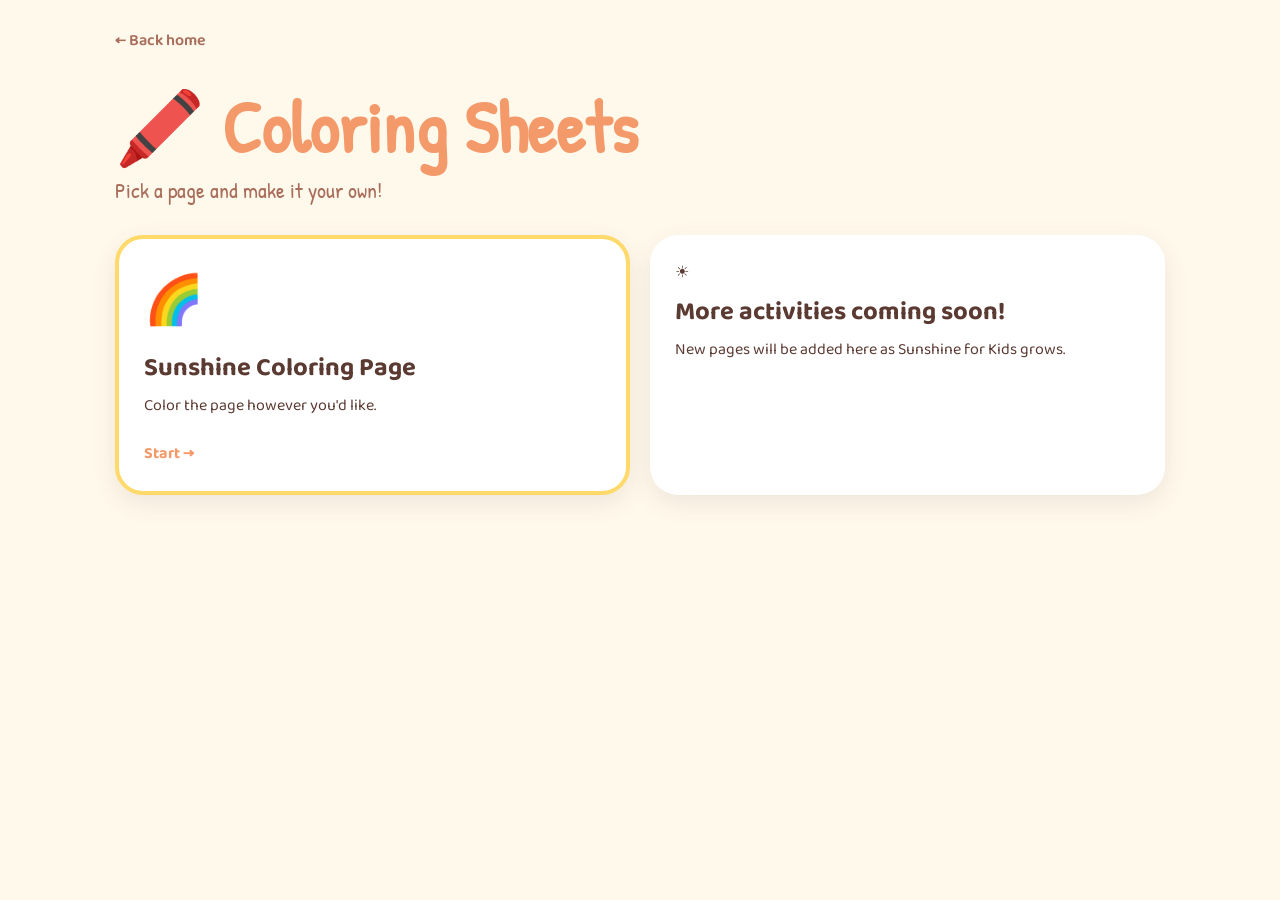
==== category-coloring.html @ dcd16d9a "Add files via upload" ====
<!DOCTYPE html>
<html lang="en">
<head>
  <meta charset="UTF-8">
  <meta name="viewport" content="width=device-width, initial-scale=1.0">
  <title>Coloring Sheets | Sunshine for Kids</title>
  <link rel="stylesheet" href="style.css">
</head>
<body>
  <main class="category-page">
    <a class="back" href="index.html">← Back home</a>
    <h1>🖍️ Coloring Sheets</h1>
    <p class="tagline">Pick a page and make it your own!</p>

    <section class="activity-grid">
      <a class="activity-card" href="activities/draw-your-mood.html">
        <div class="activity-icon">🌈</div>
        <h2>Sunshine Coloring Page</h2>
        <p>Color the page however you'd like.</p>
        <span class="start">Start →</span>
      </a>
      <div class="coming-soon">
        <div>☀️</div>
        <h2>More activities coming soon!</h2>
        <p>New pages will be added here as Sunshine for Kids grows.</p>
      </div>
    </section>
  </main>
</body>
</html>
---- style.css ----
@import url('https://fonts.googleapis.com/css2?family=Baloo+2:wght@400;500;600;700&family=Patrick+Hand&display=swap');

:root {
  --yellow: #FFD96A;
  --orange: #F49A6A;
  --pink: #F6B5B5;
  --cream: #FFF9EC;
  --brown: #5B3A32;
  --white: #FFFFFF;
  --shadow: 0 8px 24px rgba(91, 58, 50, 0.10);
}

* { box-sizing: border-box; }

body {
  margin: 0;
  min-height: 100vh;
  background: var(--cream);
  color: var(--brown);
  font-family: "Baloo 2", system-ui, sans-serif;
}

a { color: inherit; text-decoration: none; }

.home, .category-page, .activity-page {
  width: min(1050px, 92%);
  margin: 0 auto;
  padding: 28px 0 60px;
}

.home { text-align: center; }

.logo {
  display: block;
  width: min(260px, 62vw);
  height: auto;
  margin: 0 auto -10px;
  border-radius: 50%;
}

h1, h2, p { margin-top: 0; }

.home h1 {
  font-family: "Patrick Hand", cursive;
  font-size: clamp(3rem, 8vw, 5rem);
  line-height: 0.9;
  color: var(--orange);
  margin-bottom: 8px;
}

.tagline {
  font-family: "Patrick Hand", cursive;
  font-size: 1.35rem;
  color: #A96D5B;
}

.welcome {
  max-width: 720px;
  margin: 34px auto;
  padding: 24px 28px;
  background: var(--white);
  border-radius: 28px;
  box-shadow: var(--shadow);
}

.welcome h2 {
  color: var(--orange);
  font-size: 1.8rem;
  margin-bottom: 8px;
}

.welcome p {
  font-size: 1.12rem;
  line-height: 1.5;
  margin-bottom: 0;
}

.categories {
  display: grid;
  grid-template-columns: repeat(2, minmax(0, 1fr));
  gap: 18px;
  max-width: 820px;
  margin: 0 auto;
}

.category {
  min-height: 150px;
  padding: 24px;
  border-radius: 28px;
  background: var(--white);
  box-shadow: var(--shadow);
  display: flex;
  flex-direction: column;
  align-items: center;
  justify-content: center;
  transition: transform .15s ease;
}

.category:hover, .activity-card:hover { transform: translateY(-3px); }

.category > span { font-size: 2.4rem; }
.category strong { font-size: 1.5rem; margin: 5px 0 0; }
.category small { font-size: 1rem; }

.create { border: 4px solid #FFD96A; }
.maze { border: 4px solid #F7B06A; }
.find { border: 4px solid #F4B5B5; }
.color { border: 4px solid #F2C76A; }

.back {
  display: inline-block;
  margin-bottom: 25px;
  font-weight: 600;
  color: #A96D5B;
}

.category-page > h1 {
  font-family: "Patrick Hand", cursive;
  font-size: clamp(2.8rem, 7vw, 4.5rem);
  color: var(--orange);
  margin-bottom: 0;
}

.activity-grid {
  display: grid;
  grid-template-columns: repeat(2, minmax(0, 1fr));
  gap: 20px;
  margin-top: 30px;
}

.activity-card, .coming-soon {
  background: var(--white);
  border-radius: 28px;
  padding: 25px;
  box-shadow: var(--shadow);
}

.activity-card {
  border: 4px solid var(--yellow);
  transition: transform .15s ease;
}

.activity-icon { font-size: 3rem; }

.activity-card h2, .coming-soon h2 {
  margin: 6px 0;
  font-size: 1.6rem;
}

.activity-card p, .coming-soon p { line-height: 1.45; }

.start {
  display: inline-block;
  margin-top: 8px;
  font-weight: 700;
  color: var(--orange);
}

.activity-body {
  touch-action: manipulation;
}

.activity-header {
  text-align: center;
  margin-bottom: 22px;
}

.activity-header h1 {
  font-family: "Patrick Hand", cursive;
  color: var(--orange);
  font-size: clamp(2.4rem, 6vw, 4rem);
  margin-bottom: 3px;
}

.paper {
  position: relative;
  width: 100%;
  max-width: 900px;
  min-height: 560px;
  margin: 0 auto;
  background: white;
  border-radius: 22px;
  box-shadow: var(--shadow);
  overflow: hidden;
  border: 3px solid #F6E6C7;
}

.activity-prompt {
  position: relative;
  z-index: 1;
  padding: 35px 30px 10px;
  text-align: center;
  pointer-events: none;
}

.activity-prompt h2 {
  font-size: 2rem;
  margin-bottom: 4px;
}

.activity-prompt p {
  margin-bottom: 0;
}

#drawingCanvas {
  position: absolute;
  inset: 0;
  width: 100%;
  height: 100%;
  cursor: crosshair;
  touch-action: none;
}

.drawing-tools {
  width: min(900px, 100%);
  margin: 18px auto 8px;
  padding: 14px;
  background: var(--white);
  border-radius: 20px;
  box-shadow: var(--shadow);
  display: flex;
  flex-wrap: wrap;
  align-items: center;
  justify-content: center;
  gap: 10px;
}

.drawing-tools label,
.drawing-tools button {
  font: inherit;
  color: var(--brown);
}

.drawing-tools label {
  display: inline-flex;
  align-items: center;
  gap: 5px;
}

.drawing-tools input,
.drawing-tools select,
.drawing-tools button {
  min-height: 42px;
  border: 2px solid #F0D8B8;
  border-radius: 12px;
  background: #fffaf2;
  padding: 7px 11px;
}

.drawing-tools button {
  cursor: pointer;
  font-weight: 600;
}

.privacy-note {
  text-align: center;
  font-size: .9rem;
  color: #8B7169;
}

@media (max-width: 700px) {
  .categories, .activity-grid { grid-template-columns: 1fr; }
  .paper { min-height: 68vh; }
  .welcome { padding: 20px; }
}
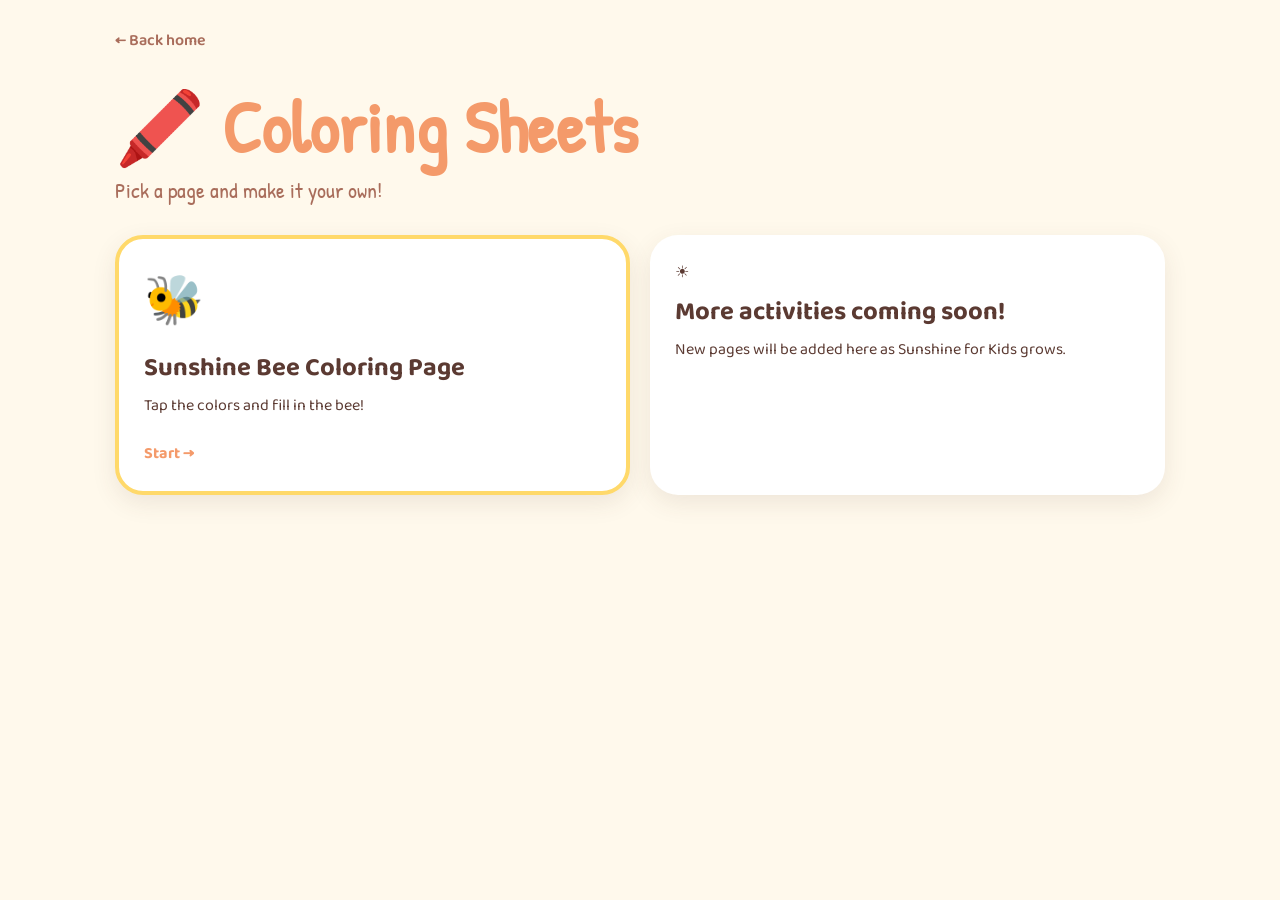
==== commit f1358d75: "Update category-coloring.html" ====
--- a/category-coloring.html
+++ b/category-coloring.html
@@ -6,25 +6,55 @@
   <title>Coloring Sheets | Sunshine for Kids</title>
   <link rel="stylesheet" href="style.css">
 </head>
+
 <body>
+
   <main class="category-page">
-    <a class="back" href="index.html">← Back home</a>
+
+    <a class="back" href="index.html">
+      ← Back home
+    </a>
+
     <h1>🖍️ Coloring Sheets</h1>
-    <p class="tagline">Pick a page and make it your own!</p>
+
+    <p class="tagline">
+      Pick a page and make it your own!
+    </p>
 
     <section class="activity-grid">
-      <a class="activity-card" href="activities/draw-your-mood.html">
-        <div class="activity-icon">🌈</div>
-        <h2>Sunshine Coloring Page</h2>
-        <p>Color the page however you'd like.</p>
-        <span class="start">Start →</span>
+
+      <a class="activity-card" href="activities/coloring-pages.html">
+        <div class="activity-icon">🐝</div>
+
+        <h2>Sunshine Bee Coloring Page</h2>
+
+        <p>
+          Tap the colors and fill in the bee!
+        </p>
+
+        <span class="start">
+          Start →
+        </span>
       </a>
+
+
       <div class="coming-soon">
+
         <div>☀️</div>
-        <h2>More activities coming soon!</h2>
-        <p>New pages will be added here as Sunshine for Kids grows.</p>
+
+        <h2>
+          More activities coming soon!
+        </h2>
+
+        <p>
+          New pages will be added here as Sunshine for Kids grows.
+        </p>
+
       </div>
+
     </section>
+
   </main>
+
 </body>
 </html>
--- a/style.css
+++ b/style.css
@@ -10,7 +10,9 @@
   --shadow: 0 8px 24px rgba(91, 58, 50, 0.10);
 }
 
-* { box-sizing: border-box; }
+* {
+  box-sizing: border-box;
+}
 
 body {
   margin: 0;
@@ -20,25 +22,36 @@
   font-family: "Baloo 2", system-ui, sans-serif;
 }
 
-a { color: inherit; text-decoration: none; }
-
-.home, .category-page, .activity-page {
+a {
+  color: inherit;
+  text-decoration: none;
+}
+
+.home,
+.category-page,
+.activity-page {
   width: min(1050px, 92%);
   margin: 0 auto;
   padding: 28px 0 60px;
 }
 
-.home { text-align: center; }
+.home {
+  text-align: center;
+}
 
 .logo {
   display: block;
-  width: min(260px, 62vw);
+  width: min(500px, 85vw);
   height: auto;
   margin: 0 auto -10px;
-  border-radius: 50%;
-}
-
-h1, h2, p { margin-top: 0; }
+  border-radius: 24px;
+}
+
+h1,
+h2,
+p {
+  margin-top: 0;
+}
 
 .home h1 {
   font-family: "Patrick Hand", cursive;
@@ -96,16 +109,39 @@
   transition: transform .15s ease;
 }
 
-.category:hover, .activity-card:hover { transform: translateY(-3px); }
-
-.category > span { font-size: 2.4rem; }
-.category strong { font-size: 1.5rem; margin: 5px 0 0; }
-.category small { font-size: 1rem; }
-
-.create { border: 4px solid #FFD96A; }
-.maze { border: 4px solid #F7B06A; }
-.find { border: 4px solid #F4B5B5; }
-.color { border: 4px solid #F2C76A; }
+.category:hover,
+.activity-card:hover {
+  transform: translateY(-3px);
+}
+
+.category > span {
+  font-size: 2.4rem;
+}
+
+.category strong {
+  font-size: 1.5rem;
+  margin: 5px 0 0;
+}
+
+.category small {
+  font-size: 1rem;
+}
+
+.create {
+  border: 4px solid #FFD96A;
+}
+
+.maze {
+  border: 4px solid #F7B06A;
+}
+
+.find {
+  border: 4px solid #F4B5B5;
+}
+
+.color {
+  border: 4px solid #F2C76A;
+}
 
 .back {
   display: inline-block;
@@ -128,7 +164,8 @@
   margin-top: 30px;
 }
 
-.activity-card, .coming-soon {
+.activity-card,
+.coming-soon {
   background: var(--white);
   border-radius: 28px;
   padding: 25px;
@@ -140,14 +177,20 @@
   transition: transform .15s ease;
 }
 
-.activity-icon { font-size: 3rem; }
-
-.activity-card h2, .coming-soon h2 {
+.activity-icon {
+  font-size: 3rem;
+}
+
+.activity-card h2,
+.coming-soon h2 {
   margin: 6px 0;
   font-size: 1.6rem;
 }
 
-.activity-card p, .coming-soon p { line-height: 1.45; }
+.activity-card p,
+.coming-soon p {
+  line-height: 1.45;
+}
 
 .start {
   display: inline-block;
@@ -156,6 +199,8 @@
   color: var(--orange);
 }
 
+/* Draw Your Mood */
+
 .activity-body {
   touch-action: manipulation;
 }
@@ -172,39 +217,19 @@
   margin-bottom: 3px;
 }
 
-.paper {
-  position: relative;
-  width: 100%;
-  max-width: 900px;
-  min-height: 560px;
+.drawing-area {
+  width: min(900px, 100%);
+  height: 500px;
   margin: 0 auto;
   background: white;
+  border: 3px solid #F6E6C7;
   border-radius: 22px;
   box-shadow: var(--shadow);
   overflow: hidden;
-  border: 3px solid #F6E6C7;
-}
-
-.activity-prompt {
-  position: relative;
-  z-index: 1;
-  padding: 35px 30px 10px;
-  text-align: center;
-  pointer-events: none;
-}
-
-.activity-prompt h2 {
-  font-size: 2rem;
-  margin-bottom: 4px;
-}
-
-.activity-prompt p {
-  margin-bottom: 0;
-}
-
-#drawingCanvas {
-  position: absolute;
-  inset: 0;
+}
+
+.drawing-area canvas {
+  display: block;
   width: 100%;
   height: 100%;
   cursor: crosshair;
@@ -222,32 +247,28 @@
   flex-wrap: wrap;
   align-items: center;
   justify-content: center;
-  gap: 10px;
-}
-
-.drawing-tools label,
-.drawing-tools button {
-  font: inherit;
-  color: var(--brown);
-}
-
-.drawing-tools label {
-  display: inline-flex;
-  align-items: center;
-  gap: 5px;
-}
-
-.drawing-tools input,
-.drawing-tools select,
-.drawing-tools button {
-  min-height: 42px;
+  gap: 12px;
+}
+
+.color-button {
+  width: 38px;
+  height: 38px;
+  min-height: 38px;
+  padding: 0;
+  border: 3px solid white;
+  border-radius: 50%;
+  box-shadow: 0 0 0 2px #E8D6C8;
+  cursor: pointer;
+}
+
+.drawing-tools button:not(.color-button) {
+  min-height: 40px;
   border: 2px solid #F0D8B8;
   border-radius: 12px;
   background: #fffaf2;
-  padding: 7px 11px;
-}
-
-.drawing-tools button {
+  padding: 7px 12px;
+  font: inherit;
+  color: var(--brown);
   cursor: pointer;
   font-weight: 600;
 }
@@ -259,7 +280,16 @@
 }
 
 @media (max-width: 700px) {
-  .categories, .activity-grid { grid-template-columns: 1fr; }
-  .paper { min-height: 68vh; }
-  .welcome { padding: 20px; }
-}
+  .categories,
+  .activity-grid {
+    grid-template-columns: 1fr;
+  }
+
+  .welcome {
+    padding: 20px;
+  }
+
+  .drawing-area {
+    height: 420px;
+  }
+}
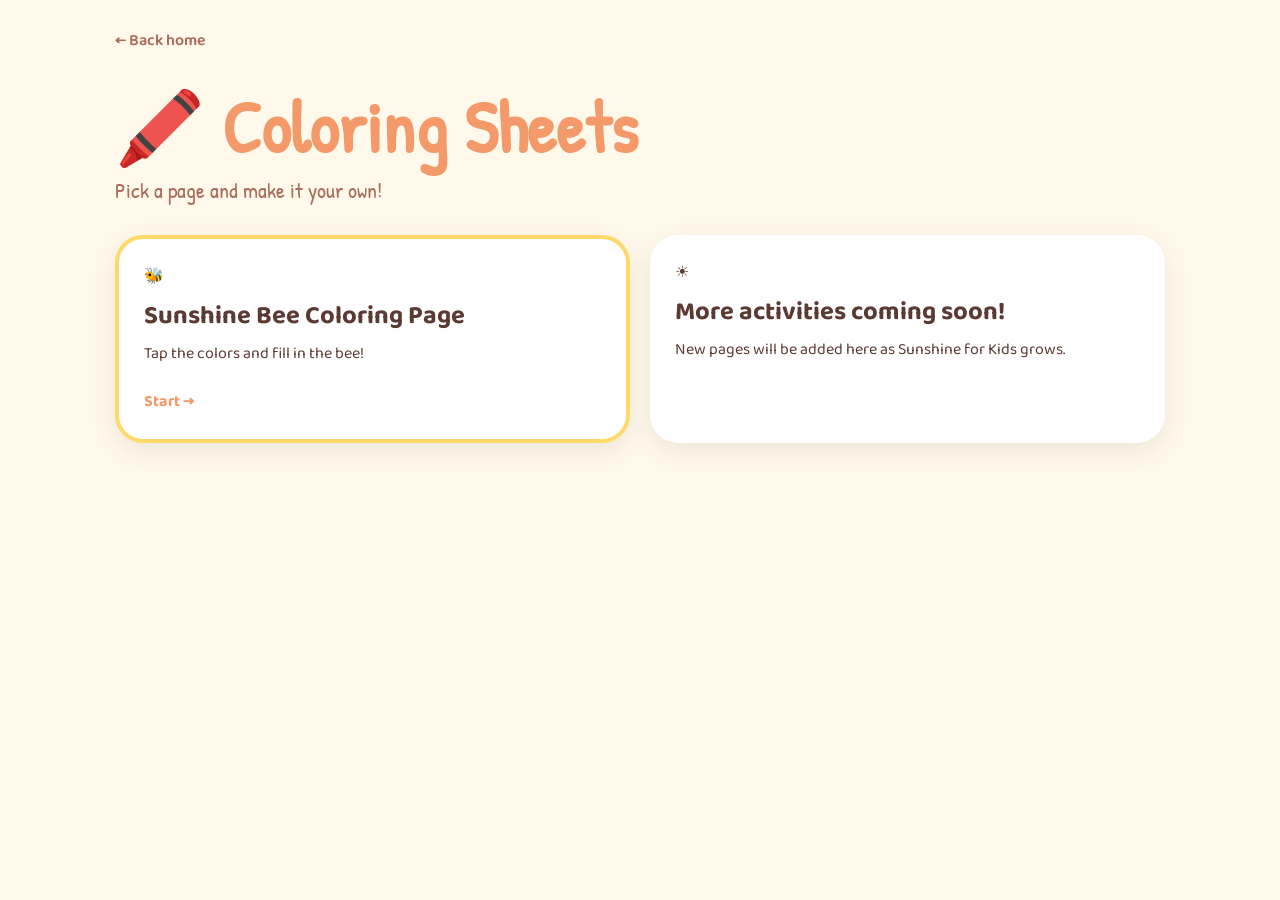
==== commit 79049276: "Update category-coloring.html" ====
--- a/category-coloring.html
+++ b/category-coloring.html
@@ -23,7 +23,7 @@
 
     <section class="activity-grid">
 
-      <a class="activity-card" href="activities/coloring-pages.html">
+      <a class="activity-card" href="/sunshine-for-kids/activities/coloring-pages.html"
         <div class="activity-icon">🐝</div>
 
         <h2>Sunshine Bee Coloring Page</h2>
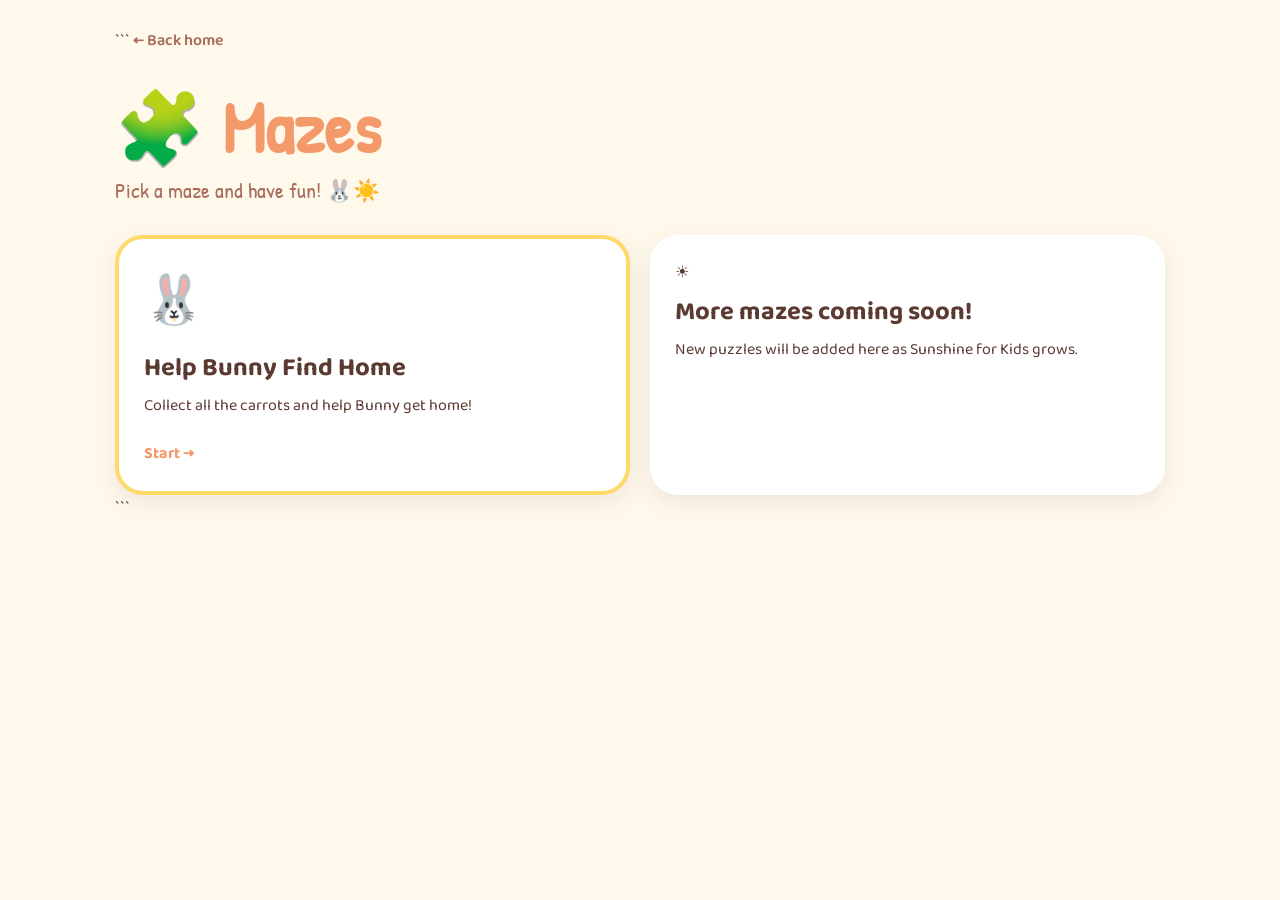
==== commit dd8738fa: "Update category-coloring.html" ====
--- a/category-coloring.html
+++ b/category-coloring.html
@@ -1,9 +1,12 @@
 <!DOCTYPE html>
+
 <html lang="en">
 <head>
   <meta charset="UTF-8">
   <meta name="viewport" content="width=device-width, initial-scale=1.0">
-  <title>Coloring Sheets | Sunshine for Kids</title>
+
+  <title>Mazes | Sunshine for Kids</title>
+
   <link rel="stylesheet" href="style.css">
 </head>
 
@@ -11,48 +14,63 @@
 
   <main class="category-page">
 
-    <a class="back" href="index.html">
-      ← Back home
-    </a>
+```
+<a class="back" href="index.html">
+  ← Back home
+</a>
 
-    <h1>🖍️ Coloring Sheets</h1>
+<h1>🧩 Mazes</h1>
 
-    <p class="tagline">
-      Pick a page and make it your own!
+<p class="tagline">
+  Pick a maze and have fun! 🐰☀️
+</p>
+
+<section class="activity-grid">
+
+  <!-- BUNNY MAZE -->
+
+  <a
+    class="activity-card"
+    href="/sunshine-for-kids/activities/bunny-maze.html"
+  >
+
+    <div class="activity-icon">
+      🐰
+    </div>
+
+    <h2>
+      Help Bunny Find Home
+    </h2>
+
+    <p>
+      Collect all the carrots and help Bunny get home!
     </p>
 
-    <section class="activity-grid">
+    <span class="start">
+      Start →
+    </span>
 
-      <a class="activity-card" href="/sunshine-for-kids/activities/coloring-pages.html"
-        <div class="activity-icon">🐝</div>
-
-        <h2>Sunshine Bee Coloring Page</h2>
-
-        <p>
-          Tap the colors and fill in the bee!
-        </p>
-
-        <span class="start">
-          Start →
-        </span>
-      </a>
+  </a>
 
 
-      <div class="coming-soon">
+  <!-- MORE MAZES -->
 
-        <div>☀️</div>
+  <div class="coming-soon">
 
-        <h2>
-          More activities coming soon!
-        </h2>
+    <div>☀️</div>
 
-        <p>
-          New pages will be added here as Sunshine for Kids grows.
-        </p>
+    <h2>
+      More mazes coming soon!
+    </h2>
 
-      </div>
+    <p>
+      New puzzles will be added here as Sunshine for Kids grows.
+    </p>
 
-    </section>
+  </div>
+
+</section>
+```
 
   </main>
 
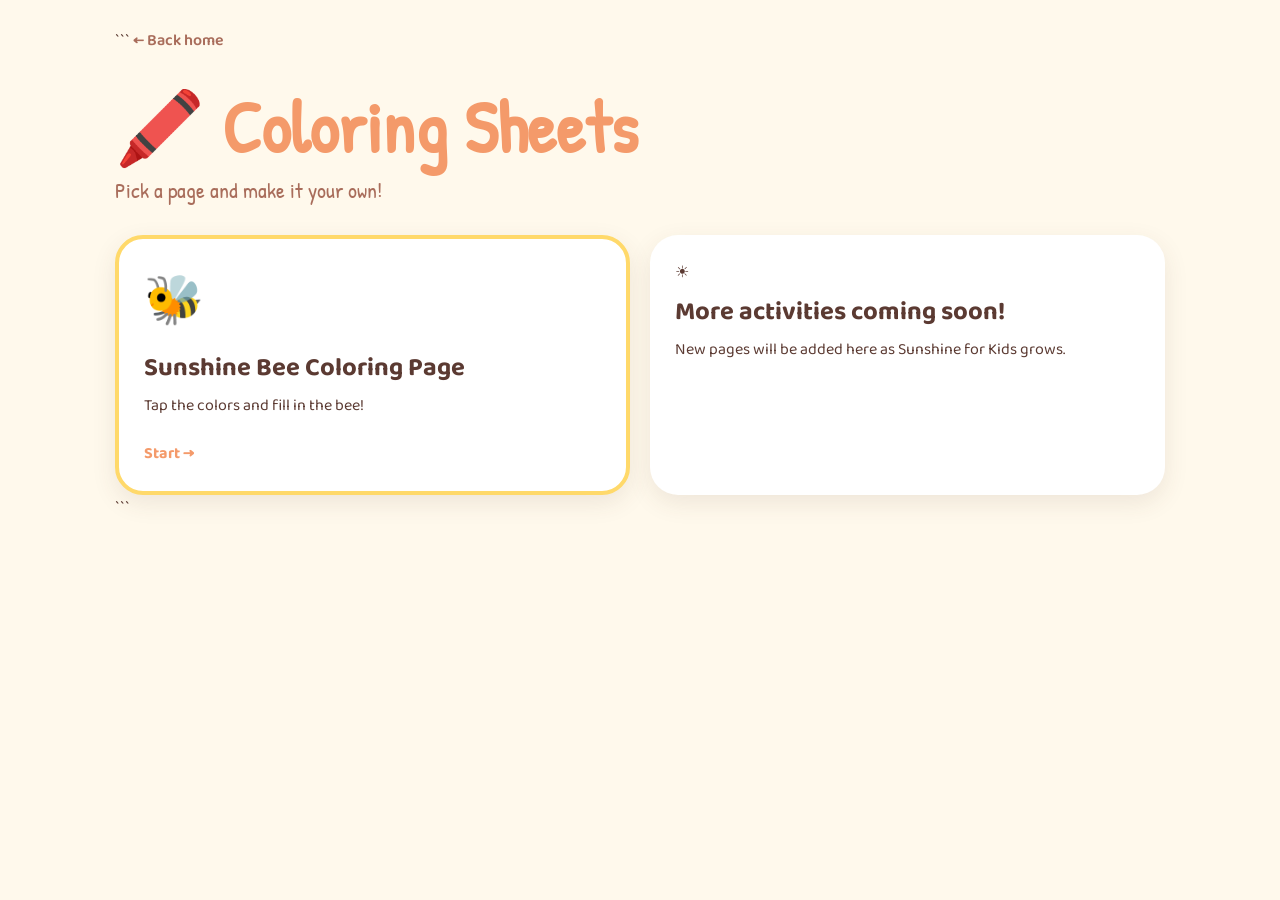
==== commit 3e01849f: "Update category-coloring.html" ====
--- a/category-coloring.html
+++ b/category-coloring.html
@@ -5,7 +5,7 @@
   <meta charset="UTF-8">
   <meta name="viewport" content="width=device-width, initial-scale=1.0">
 
-  <title>Mazes | Sunshine for Kids</title>
+  <title>Coloring Sheets | Sunshine for Kids</title>
 
   <link rel="stylesheet" href="style.css">
 </head>
@@ -19,31 +19,31 @@
   ← Back home
 </a>
 
-<h1>🧩 Mazes</h1>
+<h1>🖍️ Coloring Sheets</h1>
 
 <p class="tagline">
-  Pick a maze and have fun! 🐰☀️
+  Pick a page and make it your own!
 </p>
 
 <section class="activity-grid">
 
-  <!-- BUNNY MAZE -->
+  <!-- BEE COLORING PAGE -->
 
   <a
     class="activity-card"
-    href="/sunshine-for-kids/activities/bunny-maze.html"
+    href="/sunshine-for-kids/activities/coloring-pages.html"
   >
 
     <div class="activity-icon">
-      🐰
+      🐝
     </div>
 
     <h2>
-      Help Bunny Find Home
+      Sunshine Bee Coloring Page
     </h2>
 
     <p>
-      Collect all the carrots and help Bunny get home!
+      Tap the colors and fill in the bee!
     </p>
 
     <span class="start">
@@ -53,18 +53,18 @@
   </a>
 
 
-  <!-- MORE MAZES -->
+  <!-- MORE COLORING PAGES -->
 
   <div class="coming-soon">
 
     <div>☀️</div>
 
     <h2>
-      More mazes coming soon!
+      More activities coming soon!
     </h2>
 
     <p>
-      New puzzles will be added here as Sunshine for Kids grows.
+      New pages will be added here as Sunshine for Kids grows.
     </p>
 
   </div>
